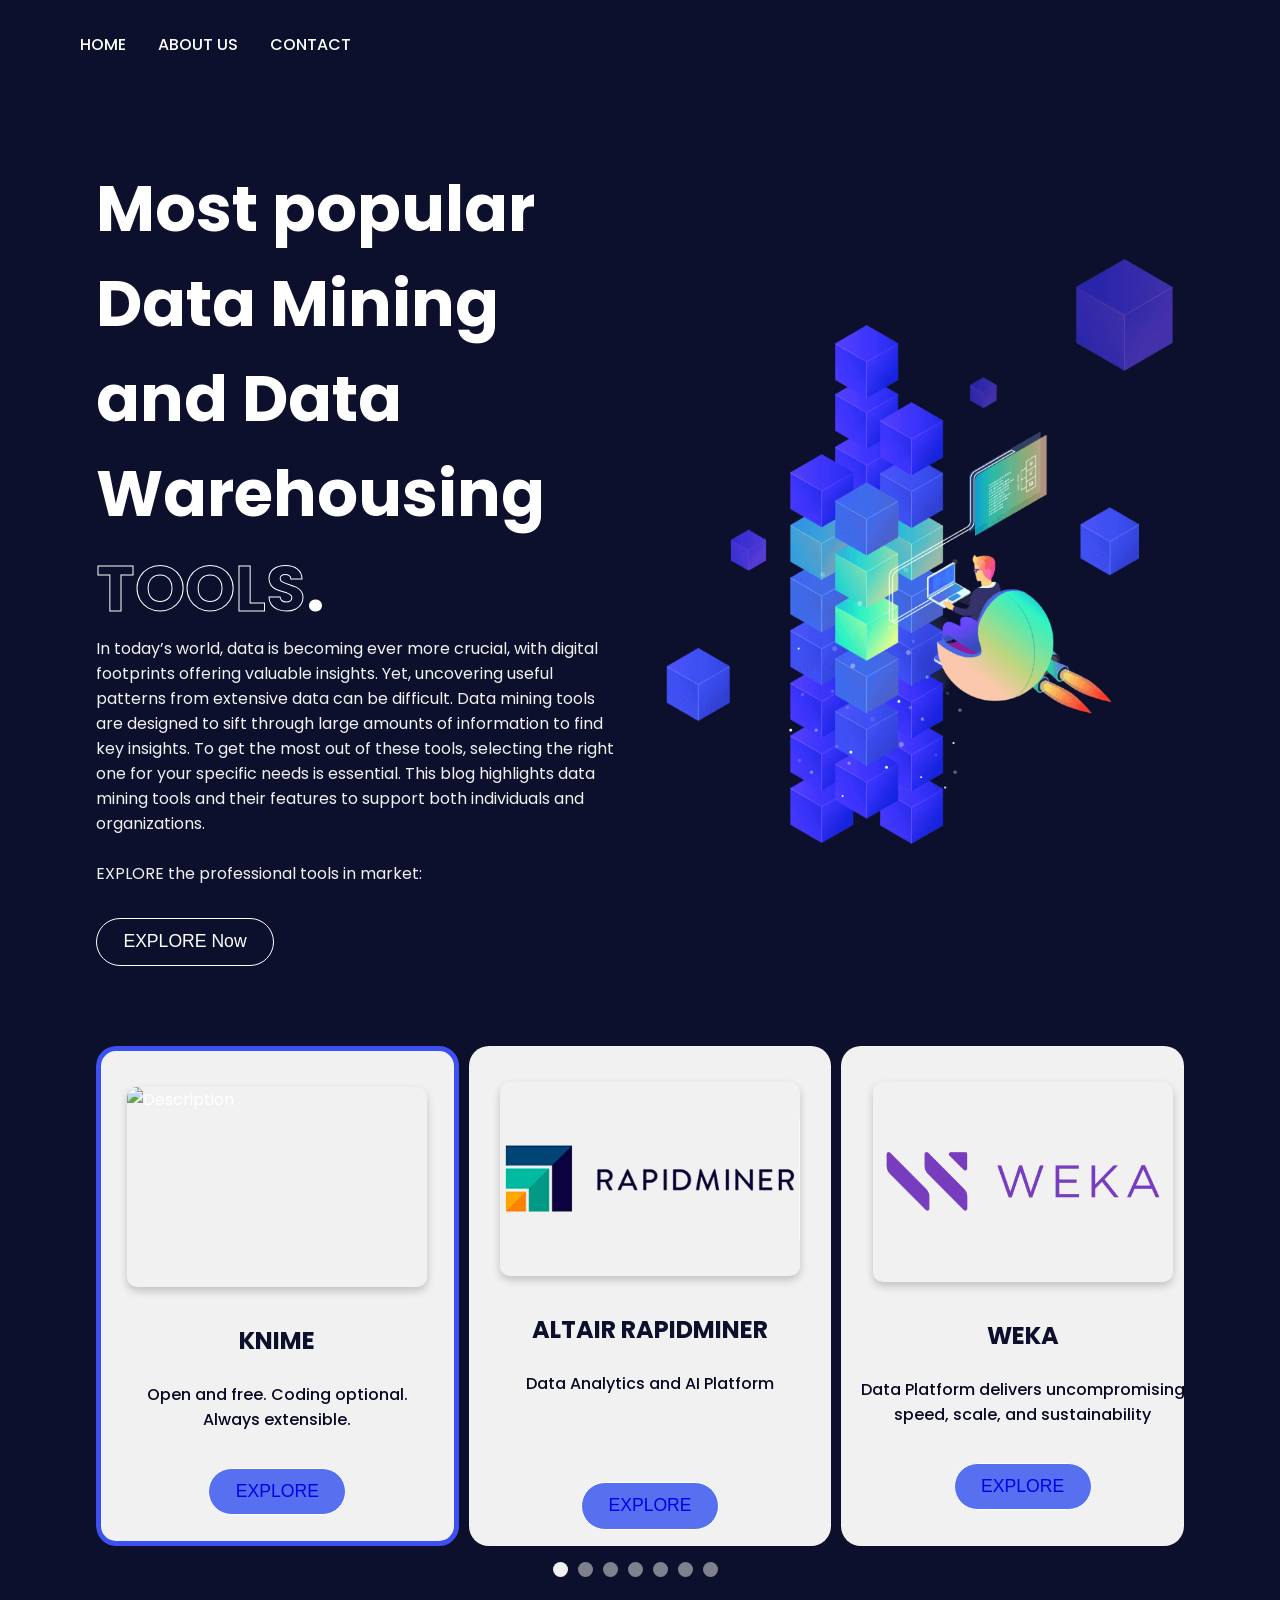
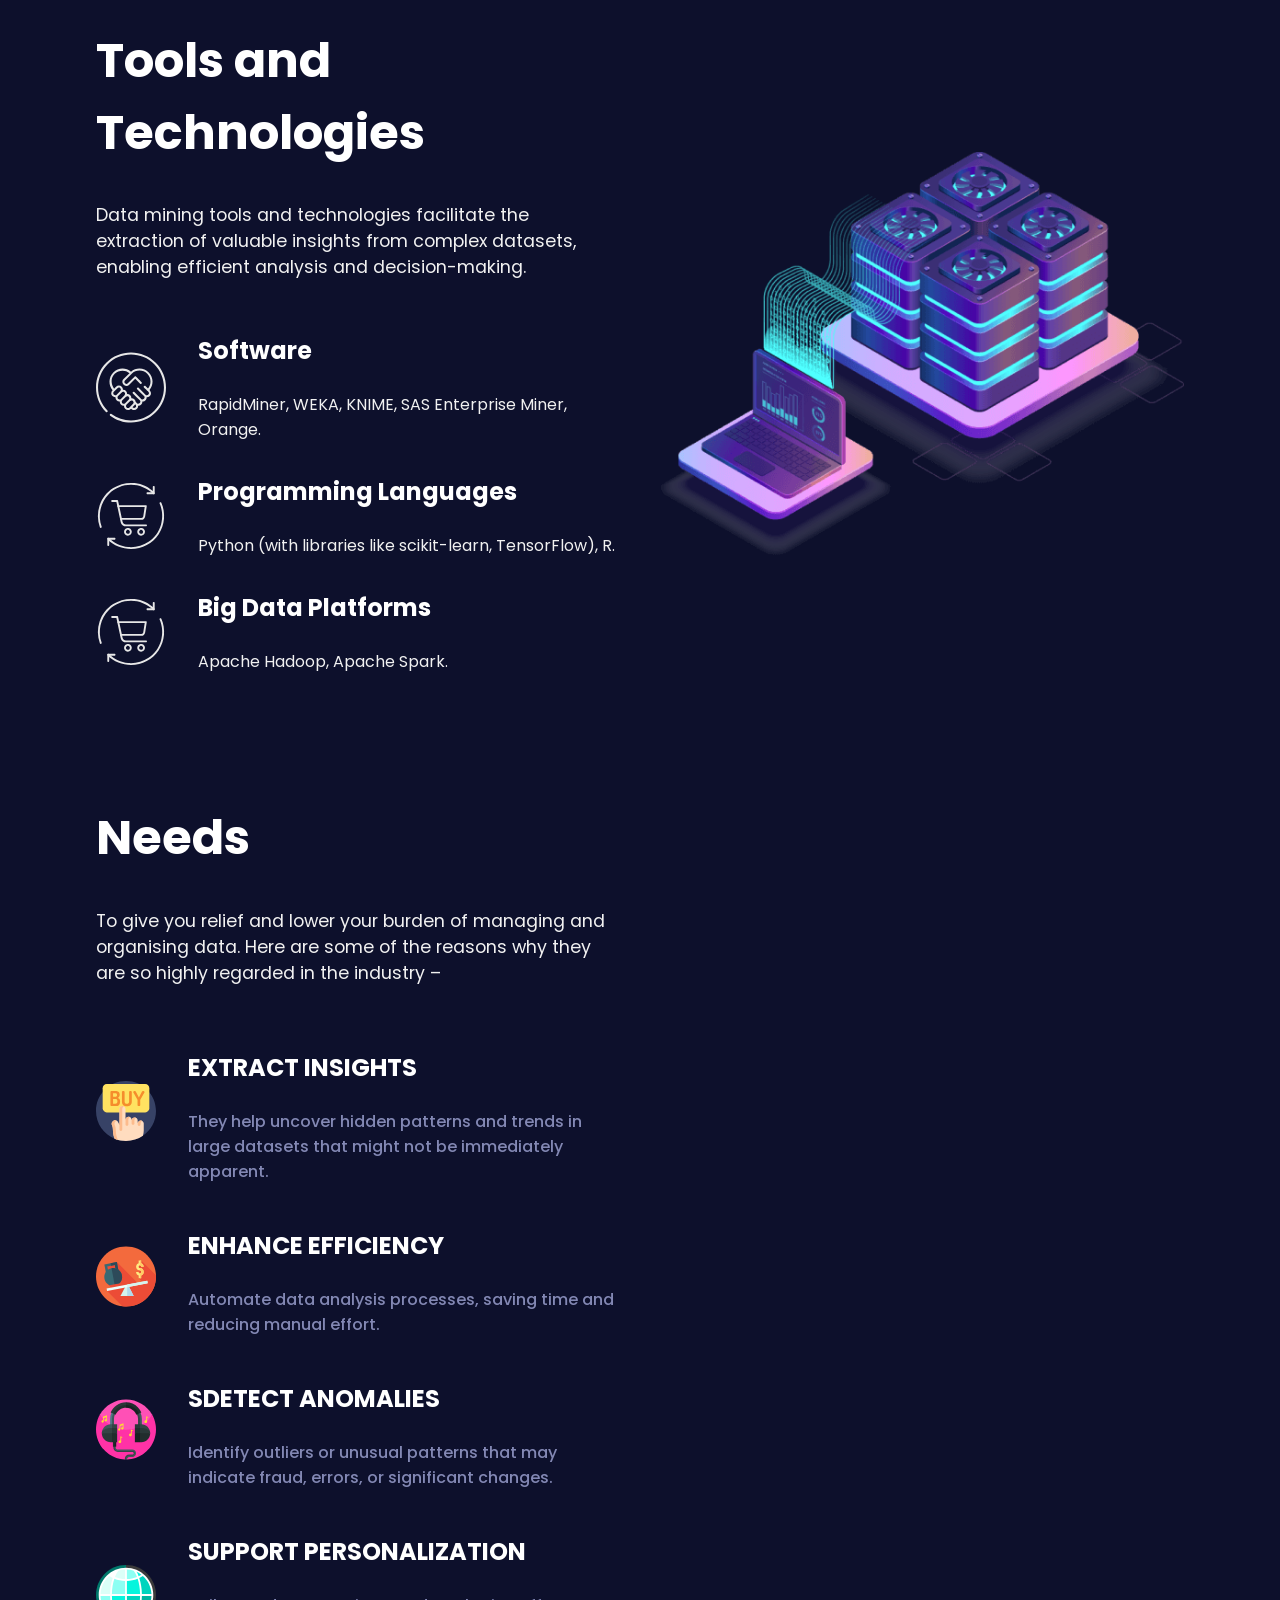
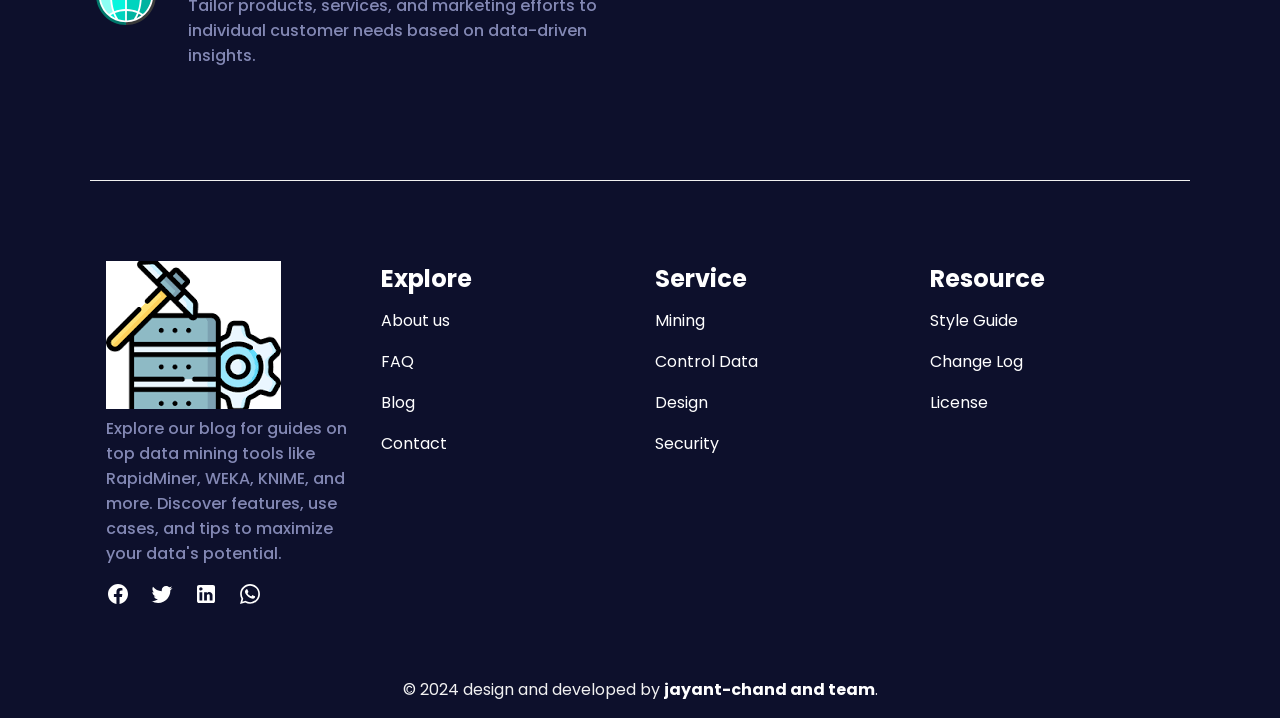
==== index.html @ 2bac4225 "v1" ====
<!DOCTYPE html>
<html lang="en">

<head>
    <meta charset="UTF-8">
    <meta name="viewport" content="width=device-width, initial-scale=1.0">
    <title>Document</title>
    <link rel="stylesheet" href="./commonStyle.css">
    <link rel="stylesheet" href="style.css">
    <script src="https://kit.fontawesome.com/aa7454d09f.js" crossorigin="anonymous"></script>


</head>

<body>

    <!-- Header -->
    <header>


        <ul class="nav" id="nav">
            <ul class="navLogo">
                <a href="./index.html">
                    <img src="./img/logo-white.png" alt="">
                </a>
            </ul>
            <li class="nav-link"><a href="./index.html">Home</a></li>
            <li class="nav-link"><a href="./aboutus.html">About Us</a></li>
            <li class="nav-link"><a href="./contact.html">Contact</a></li>
            <li class="sociallinkContainer">
                <img class="sociallink" src="./img/fabook-icon-white.svg" alt="">
                <img class="sociallink" src="./img/twitter-icon-white.svg" alt="">
                <img class="sociallink" src="./img/inkedin-icon-white.svg" alt="">
                <img class="sociallink" src="./img/whatsapp-icon-white.svg" alt="">
            </li>
        </ul>
        <div id="barContainer">
            <i id="bar" class="fa-solid fa-bars"></i>
        </div>
    </header>

    <!-- Hero page -->
    <section class="hero gridSection">
        <div class="sectionDesc">
            <h1 class="headline">
                Most popular Data Mining and Data Warehousing <span class="cryptoText">TOOLS</span>.
            </h1>
            <p class="sub-headline">
                In today’s world, data is becoming ever more crucial, with digital footprints offering valuable insights. Yet, uncovering useful patterns from extensive data can be difficult. Data mining tools are designed to sift through large amounts of information
                to find key insights. To get the most out of these tools, selecting the right one for your specific needs is essential. This blog highlights data mining tools and their features to support both individuals and organizations.<br><br>EXPLORE
                the professional tools in market: </p>
            <div class="btnContainer">
                <button class="btn btn1">EXPLORE Now</button>
            </div>
        </div>
        <div class="sectionPic bouncepic" id="sectionPic">
            <img src="./img/hero-image.png" alt="">
        </div>
    </section>

    <!-- Carousel -->
    <section>
        <div class="carouselContainer">
            <div class="eachCarousel eachCarouselBorder">

                <img src="img/knime.png" alt="Description" class="image-style">
                <article class="carouselDesc">
                    <h1 class="carouselTitle">KNIME</h1>
                    <p class="carouselPara">Open and free. Coding optional. Always extensible.</p>

                    <button class="btn carouselBtn"><a href="https://www.knime.com/data-mining-software">EXPLORE</a></button>
                </article>
            </div>

            <div class="eachCarousel">
                <img src="img/rapidminer.png" alt="Description" class="image-style">
                <article class="carouselDesc">
                    <h1 class="carouselTitle">ALTAIR RAPIDMINER</h1>
                    <p class="carouselPara">Data Analytics and AI Platform</p>
                    <br><br>
                    <button class="btn carouselBtn"><a href="https://altair.com/altair-rapidminer">EXPLORE</a></button>
                </article>
            </div>

            <div class="eachCarousel">
                <img src="img/weka.png" alt="Description" class="image-style">
                <article class="carouselDesc">
                    <h1 class="carouselTitle">WEKA</h1>
                    <p class="carouselPara">Data Platform delivers uncompromising speed, scale, and sustainability</p>

                    <button class="btn carouselBtn" onclick=""><a href="https://www.weka.io/">EXPLORE</a></button>
                </article>
            </div>

            <div class="eachCarousel">
                <img src="img/orange.png" alt="Description" class="image-style">
                <article class="carouselDesc">
                    <h1 class="carouselTitle">ORANGE</h1>
                    <p class="carouselPara">Open source machine learning and data visualization.</p>

                    <button class="btn carouselBtn" onclick=""><a href="https://orangedatamining.com/">EXPLORE</a></button>
                </article>
            </div>
            <div class="eachCarousel">
                <img src="img\spark.png" alt="Description" class="image-style">
                <article class="carouselDesc">
                    <h1 class="carouselTitle">Apache Spark</h1>
                    <p class="carouselPara">Open source Data Mining Tool.</p>

                    <button class="btn carouselBtn" onclick=""><a href="https://spark.apache.org/">EXPLORE</a></button>
                </article>
            </div>
            <div class="eachCarousel">
                <img src="img/PostgreSQL-Logo.wine.png" alt="Description" class="image-style">
                <article class="carouselDesc">
                    <h1 class="carouselTitle">PostgreSQL</h1>


                    <p class="carouselPara">Open source Data Mining Tool.</p>

                    <button class="btn carouselBtn" onclick=""><a href="//www.postgresql.org/">EXPLORE</a></button>
                </article>
            </div>
            <div class="eachCarousel">
                <img src="img\redshift.png" alt="Description" class="image-style">
                <article class="carouselDesc">
                    <h1 class="carouselTitle">Amazon Redshift</h1>
                    <p class="carouselPara">Cloud Datawarehouse.</p>

                    <button class="btn carouselBtn" onclick=""><a href="https://aws.amazon.com/redshift/">EXPLORE</a></button>
                </article>
            </div>



        </div>
        <div class="carouselIndicator">
            <div class="indicator activeIndicator" onclick="slideCarousel(0)"></div>
            <div class="indicator" onclick="slideCarousel(1)"></div>
            <div class="indicator" onclick="slideCarousel(2)"></div>
            <div class="indicator" onclick="slideCarousel(3)"></div>
            <div class="indicator" onclick="slideCarousel(4)"></div>
            <div class="indicator" onclick="slideCarousel(5)"></div>
            <div class="indicator" onclick="slideCarousel(6)"></div>
        </div>
    </section>

    <!-- Processes -->
    <section class="gridSection">
        <div class="sectionDesc processessDesc">
            <h1 class="sectionHeader">Tools and Technologies</h1>
            <p class="sectionPara">Data mining tools and technologies facilitate the extraction of valuable insights from complex datasets, enabling efficient analysis and decision-making. </p>
            <div class="eachProcesses">
                <img src="./img/handshake-icon-white-line.svg" alt="handshake">
                <div class="eachprocessesPara">
                    <h1 class="processTitle">Software</h1>
                    <p>
                        RapidMiner, WEKA, KNIME, SAS Enterprise Miner, Orange.</p>
                </div>
            </div>
            <div class="eachProcesses">
                <img src="./img/cart-icon-white-line.svg" alt="handshake">
                <div class="eachprocessesPara">
                    <h1 class="processTitle">Programming Languages</h1>
                    <p>
                        Python (with libraries like scikit-learn, TensorFlow), R. </p>
                </div>
            </div>
            <div class="eachProcesses">
                <img src="./img/cart-icon-white-line.svg" alt="handshake">
                <div class="eachprocessesPara">
                    <h1 class="processTitle">Big Data Platforms</h1>
                    <p>
                        Apache Hadoop, Apache Spark. </div>
            </div>
        </div>
        <div class="sectionPic bouncepic processesPic" id="sectionPic">
            <img src="./img/chain-process-img.png" alt="">
        </div>
    </section>

    <!-- Markets -->
    <section class="gridSection">
        <div class="sectionDesc marketDesc">
            <h1 class="sectionHeader">Needs</h1>
            <p class="sectionPara"> To give you relief and lower your burden of managing and organising data. Here are some of the reasons why they are so highly regarded in the industry – </p>
            <div class="eachMarket">
                <img src="./img/buy-icon-color.svg" alt="handshake">
                <div>
                    <h1 class="marketTitle">Extract Insights</h1>
                    <p class="darkPara">
                        They help uncover hidden patterns and trends in large datasets that might not be immediately apparent. </p>
                </div>
            </div>
            <div class="eachMarket">
                <img src="./img/trading-icon-color.svg" alt="handshake">
                <div>
                    <h1 class="marketTitle">Enhance Efficiency</h1>
                    <p class="darkPara">
                        Automate data analysis processes, saving time and reducing manual effort.</p>
                </div>
            </div>
            <div class="eachMarket">
                <img src="./img/support-icon-color.svg" alt="handshake">
                <div>
                    <h1 class="marketTitle">SDetect Anomalies</h1>
                    <p class="darkPara">
                        Identify outliers or unusual patterns that may indicate fraud, errors, or significant changes. </p>
                </div>
            </div>
            <div class="eachMarket">
                <img src="./img/online-icon-color.svg" alt="handshake">
                <div>
                    <h1 class="marketTitle">Support Personalization</h1>
                    <p class="darkPara">
                        Tailor products, services, and marketing efforts to individual customer needs based on data-driven insights.
                    </p>
                </div>
            </div>
        </div>

    </section>



    <div class="footerlinksContainer">
        <div class="footerAboutus">
            <img src="./img/data.png" alt="">
            <p class="darkPara">Explore our blog for guides on top data mining tools like RapidMiner, WEKA, KNIME, and more. Discover features, use cases, and tips to maximize your data's potential.
            </p>
            <div class="footersociallinkContainer">
                <img class="sociallink" src="./img/fabook-icon-white.svg" alt="">
                <img class="sociallink" src="./img/twitter-icon-white.svg" alt="">
                <img class="sociallink" src="./img/inkedin-icon-white.svg" alt="">
                <img class="sociallink" src="./img/whatsapp-icon-white.svg" alt="">
            </div>
        </div>

        <div class="footerlink">
            <h1 class="linkTitle">Explore</h1>
            <a href="#" class="eachLink">About us</a>
            <a href="#" class="eachLink">FAQ</a>
            <a href="#" class="eachLink">Blog</a>
            <a href="#" class="eachLink">Contact</a>
        </div>

        <div class="footerlink">
            <h1 class="linkTitle">Service</h1>
            <a href="#" class="eachLink">Mining</a>
            <a href="#" class="eachLink">Control Data</a>
            <a href="#" class="eachLink">Design</a>
            <a href="#" class="eachLink">Security</a>
        </div>

        <div class="footerlink">
            <h1 class="linkTitle">Resource</h1>
            <a href="#" class="eachLink">Style Guide</a>
            <a href="#" class="eachLink">Change Log</a>
            <a href="#" class="eachLink">License</a>
        </div>
    </div>

    <div class="footerCopyright">
        <p>&copy; 2024 design and developed by <a href="https://github.com/jayant-chand" class="developedBy">jayant-chand and team</a>.</p>
    </div>
    </footer>


    <script src="./script.js"></script>
</body>

</html>
---- commonStyle.css ----
@import url('https://fonts.googleapis.com/css2?family=Poppins:wght@400;500;600;700&display=swap');
:root {
    --black: #000;
    --white: #ffffff;
    --lightgrey: #f1f1f1;
    --darkblue: #0d102c;
    --primarycolor: #3d51f2;
    --secondarycolor: #5670ef;
    --lightDark: #080A25;
    --darkText: #8388B4;
}


/* common styles */

section {
    width: 95%;
    max-width: 1200px;
    margin: auto;
    margin-top: 2em;
}

.gridSection {
    display: grid;
    align-items: center;
    gap: 40px;
    margin-bottom: 5em;
}

.image-style {
    width: 100%;
    /* Make the image responsive */
    max-width: 300px;
    /* Set a maximum width */
    height: auto;
    /* Maintain aspect ratio */
    border-radius: 10px;
    /* Rounded corners */
    box-shadow: 0 4px 8px rgba(0, 0, 0, 0.2);
    /* Add a shadow */
    margin: 20px;
    /* Add some margin around the image */
    transition: transform 0.3s;
    /* Smooth transition for hover effect */
}

.image-style:hover {
    transform: scale(1.05);
    /* Slightly enlarge the image on hover */
}

#sectionPic {
    width: 100%;
    max-width: 550px;
    margin: auto;
}

.sectionPic img {
    width: 100%;
}

p {
    color: var(--lightgrey);
}

.darkPara {
    color: var(--darkText);
    font-weight: 500;
}

.btn {
    border: 1px solid #fff;
    border-radius: 50px;
    background-color: transparent;
    color: var(--white);
    font-size: 1.1rem;
    padding: .7em 1.5em;
    cursor: pointer;
}

.btn1 {
    margin-right: 1em;
}

.btn2 {
    border: none;
}

.primaryBtn {
    background-color: var(--primarycolor);
}

@keyframes bounce {
    0% {
        transform: translateY(-30px);
    }
    50% {
        transform: translateY(30px);
    }
    100% {
        transform: translateY(-30px)
    }
}

.bouncepic img {
    animation: bounce 15s infinite;
}

.sectionHeader {
    color: var(--white);
    font-size: 2rem;
    margin-bottom: .7em;
}

.sectionPara {
    font-size: 1.1rem;
    margin-bottom: 3em;
}

@media screen and (min-width:800px) {
    section {
        width: 85%;
    }
    .gridSection {
        grid-template-columns: 1fr 1fr;
    }
}

@media screen and (min-width:1000px) {
    .sectionHeader {
        font-size: 3em;
    }
}
---- style.css ----
@import url('https://fonts.googleapis.com/css2?family=Poppins:wght@400;500;600;700&display=swap');
* {
    margin: 0;
    padding: 0;
    box-sizing: border-box;
    text-decoration: none;
}

:root {
    --black: #000;
    --white: #ffffff;
    --lightgrey: #f1f1f1;
    --darkblue: #0d102c;
    --primarycolor: #3d51f2;
    --secondarycolor: #5670ef;
    --lightDark: #080A25;
    --darkText: #8388B4;
}

body {
    font-family: 'Poppins', sans-serif;
    background-color: var(--darkblue);
    color: var(--white);
}


/* Header */

header {
    width: 90%;
    max-width: 1200px;
    margin: auto;
    display: flex;
    justify-content: space-between;
    align-items: center;
    padding: 2em 1em;
}

#barContainer {
    color: var(--white);
    font-size: 1.5rem;
    cursor: pointer;
}

.nav {
    list-style-type: none;
    color: var(--white);
    position: fixed;
    top: 0;
    left: 0;
    bottom: 0;
    background-color: var(--lightDark);
    display: flex;
    flex-direction: column;
    align-items: center;
    width: 0;
    overflow: hidden;
    transition: all .3s ease-in-out;
    z-index: 2;
}

.showNav {
    padding: 1em;
    padding-top: 5em;
    width: 70%;
    max-width: 300px;
}

.navLogo {
    margin-bottom: 3rem;
}

.nav-link {
    font-size: 1rem;
    width: 100%;
    font-weight: 500;
    margin-bottom: 1.5rem;
    text-transform: uppercase;
    cursor: pointer;
    white-space: nowrap;
}

.nav-link a {
    color: var(--white);
}

.sociallinkContainer {
    display: flex;
    justify-content: center;
    align-items: center;
    margin-top: 2em;
}

.sociallink {
    margin-right: 1em;
    cursor: pointer;
}

@media screen and (min-width:800px) {
    .nav {
        position: relative;
        width: auto;
        background-color: transparent;
        flex-direction: row;
        justify-content: center;
        align-items: center;
        margin-right: 5%;
    }
    .nav-link {
        margin-right: 2em;
    }
    .navLogo,
    #barContainer,
    .sociallinkContainer {
        display: none;
    }
}


/* Hero page */

.headline {
    color: var(--white);
    font-size: 3rem;
    width: 100%;
}

.cryptoText {
    -webkit-text-fill-color: transparent;
    -webkit-text-stroke: 1px #fff;
}

.btnContainer {
    margin-top: 2em;
}

.fa-play {
    margin-left: .5em;
}

.sectionPic {
    order: 0;
}

.sectionDesc {
    order: 1;
    margin-top: 1em;
}

@media screen and (min-width:800px) {
    .sectionPic {
        order: 1;
    }
    .sectionDesc {
        order: 0;
    }
}

@media screen and (min-width:1000px) {
    .headline {
        font-size: 4em;
    }
}


/* carousel */

.carouselContainer {
    display: grid;
    gap: 10px;
    grid-auto-flow: column;
    grid-auto-columns: 100%;
    overflow: hidden;
    border-radius: 20px;
    scroll-behavior: smooth;
}

.eachCarousel {
    background-color: var(--lightgrey);
    display: flex;
    flex-direction: column;
    /* Stack items vertically */
    align-items: center;
    /* Center items horizontally */
    justify-content: flex-start;
    padding: 1em;
    border-radius: 20px;
    margin: auto;
    width: 100%;
    height: 500px;
}

.carouselDesc {
    margin-top: 1em;
    /* Space between image and text */
    margin-left: 0;
    /* Align text to the center */
    text-align: center;
}

.carouselTitle {
    color: var(--darkblue);
    font-size: 1.5rem;
    margin-bottom: 1em;
}

.carouselPara {
    color: var(--lightDark);
    font-weight: 500;
    margin-bottom: 1em;
}

.image-style {
    width: 300px;
    /* Set a fixed width */
    height: 200px;
    /* Set a fixed height */
    border-radius: 10px;
    /* Rounded corners */
    box-shadow: 0 4px 8px rgba(0, 0, 0, 0.2);
    /* Add a shadow */
    margin: 20px;
    /* Add some margin around the image */
    object-fit: contain;
    /* Ensure the image covers the area while maintaining aspect ratio */
    transition: transform 0.3s;
    /* Smooth transition for hover effect */
}

.image-style:hover {
    transform: scale(1.05);
    /* Slightly enlarge the image on hover */
}

.carouselPrice {
    color: var(--darkblue);
    display: flex;
    justify-content: space-between;
    align-items: center;
    width: 70%;
    margin-bottom: 1em;
}

.carouselDiscount {
    color: var(--primarycolor);
}

.rect {
    width: 10px;
    height: 10px;
    background-color: var(--lightDark);
}

.carouselBtn {
    background-color: var(--secondarycolor);
    margin-top: 20px;
    text-transform: uppercase;
}

.carouselIndicator {
    height: 15px;
    display: flex;
    justify-content: center;
    align-items: center;
    margin-top: 1em;
}

.indicator {
    width: 15px;
    height: 15px;
    border-radius: 50%;
    background-color: var(--lightgrey);
    cursor: pointer;
    margin-right: 10px;
    opacity: .5;
}

.activeIndicator {
    opacity: 1;
}

@media screen and (min-width:700px) {
    .carouselContainer {
        grid-auto-columns: calc(100%/2);
    }
    .eachCarouselBorder {
        border: 5px solid var(--primarycolor);
    }
}

@media screen and (min-width:1100px) {
    .carouselContainer {
        grid-auto-columns: calc(100%/3);
    }
}


/* Processes */

.processessDesc {
    order: 0;
}

.processesPic {
    order: 1;
}

.eachProcesses {
    display: flex;
    margin-bottom: 2em;
}

.eachProcesses img {
    margin-right: 2em;
}

.processTitle {
    color: var(--white);
    margin-bottom: 1em;
}


/* Markets */

.marketDesc {
    order: 0;
}

.eachMarket {
    display: flex;
    margin-bottom: 2em;
}

.eachMarket img {
    margin-right: 2em;
}

.marketTitle {
    color: var(--white);
    margin-bottom: 1em;
}

.marketspicSection {
    background-color: var(--lightgrey);
    border-radius: 20px;
    padding: 1em;
}

.marketspicHeader {
    color: var(--darkblue);
    text-align: center;
    padding: 1em;
    text-transform: uppercase;
}

.marketsPicContainer {
    width: 100%;
    max-width: 400px;
    display: grid;
    grid-template-columns: 1fr 1fr;
    gap: 10px;
    padding: 1em;
    margin: auto;
}

.marketPic {
    display: flex;
    flex-direction: column;
    justify-content: center;
    align-items: center;
    height: 150px;
    border-radius: 20px;
}

.marketPic1 {
    background-color: #FC9531;
}

.marketPic2 {
    background-color: #4990FF;
}

.marketPic3 {
    background-color: #3EC2F1;
}

.marketPic4 {
    background-color: #50D79F;
}

.marketPic img {
    width: 50px;
}

.marketTitle {
    color: var(--white);
    font-weight: bold;
    margin-top: .5em;
    text-transform: uppercase;
}


/* Dashboard */

.dashboardDesc {
    order: 0;
}

.dashboardPic {
    order: 1;
    margin-top: 2em;
}

@media screen and (min-width:800px) {
    .dashboardDesc {
        order: 1;
    }
    .dashboardPic {
        order: 0;
    }
}


/* Funds */

.fundSection {
    width: 90%;
    max-width: 1100px;
    margin: auto;
    margin-top: 5em;
    margin-bottom: 5em;
}

.fundsContainer {
    display: grid;
    grid-template-columns: 1fr 1fr;
    gap: 20px;
}

.fund {
    margin-top: 3em;
}

.fundType {
    color: var(--white);
    margin-bottom: 1em;
    font-size: 1.5rem;
}

@media screen and (min-width:800px) {
    .fundSection {
        width: 85%;
    }
}

@media screen and (min-width:1000px) {
    .fundsContainer {
        grid-template-columns: 1fr 1fr 1fr 1fr;
    }
    .fund {
        margin-top: 1em;
    }
}


/* Newsletter */

.newsletter {
    border: 1px solid #fff;
    border-radius: 50px;
    display: flex;
    justify-content: space-between;
    padding: 0;
    overflow: hidden;
}

.newsletter input {
    font-size: 1.1rem;
    padding: .7em 1.5em;
    width: 100%;
    border: none;
    outline: none;
    background-color: transparent;
}

.newsletter input::placeholder {
    color: var(--lightgrey);
}

.newsletter button {
    background-color: var(--primarycolor);
    font-weight: 700;
}

.newsletterDesc {
    order: 0;
}

.newsletterPic {
    order: 1;
}

@media screen and (min-width:800px) {
    .newsletterDesc {
        order: 1;
    }
    .newsletterPic {
        order: 0;
    }
}


/* Join Now */

footer {
    background-color: var(--lightDark);
    margin-top: 5em;
}

.joinSection,
.footerlinksContainer {
    width: 90%;
    max-width: 1100px;
    margin: auto;
    padding: 1em;
}

.joinSection {
    display: flex;
    align-items: center;
    padding: 3em 0em;
}

.joinSection .joinDesc {
    width: 80%;
}

.joinSection button {
    height: auto;
}

.footerlinksContainer {
    width: 90%;
    max-width: 1100px;
    margin: auto;
    padding: 1em;
    display: grid;
    grid-template-columns: 1fr 1fr;
    gap: 30px;
    justify-content: space-between;
    padding-top: 5em;
    border-top: 1px solid var(--lightgrey);
}

.footersociallinkContainer {
    margin-top: 1em;
}

.footerAboutus .sociallinkContainer {
    justify-content: flex-start;
}

.footerlink {
    display: flex;
    flex-direction: column;
    color: var(--white);
}

.linkTitle {
    font-size: 1.5rem;
    margin-bottom: .5em;
}

.footerlink a {
    color: var(--white);
    margin-bottom: 1em;
    transition: all .5s ease-in-out;
}

.footerlink a:hover {
    transform: translateX(10px);
}

.footerCopyright {
    background-color: var(--darkblue);
    padding: 1em;
    display: flex;
    justify-content: center;
    align-items: center;
    margin-top: 2em;
}

.footerCopyright p {
    text-align: center;
}

.developedBy {
    font-weight: bold;
    color: var(--white);
}

@media screen and (min-width:700px) {
    .footerlinksContainer {
        grid-template-columns: 1fr 1fr 1fr 1fr;
    }
}


/* Contact page */

.contactSection {
    margin-top: 2em;
}

.contactformContainer {
    display: flex;
    flex-direction: column;
    order: 1;
}

.contactPic {
    order: 0;
    width: 150px;
    background-color: rgba(241, 241, 241, .05);
    border-top-left-radius: 20%;
}

.contactPic img {
    width: 100%;
}

.contactForm div {
    display: grid;
    grid-template-columns: 1fr 1fr;
    gap: 20px;
}

.contactInput {
    width: 100%;
    font-size: 1.1rem;
    padding: 1em;
    margin-bottom: 1em;
    border-radius: 20px;
    border: none;
    outline: none;
    border: 2px solid var(--white);
    background-color: transparent;
    resize: none;
    color: var(--white);
}

.contactInput::placeholder {
    color: var(--lightgrey);
    text-transform: capitalize;
}

.contactBtn {
    width: 200px;
}

.addressHeader {
    text-align: center;
    color: var(--white);
    margin-bottom: 2em;
}

.address {
    display: grid;
    grid-template-columns: 1fr 1fr;
    gap: 20px;
    justify-content: space-between;
    width: 90%;
    max-width: 1100px;
    margin: auto;
}

.eachAddress h1 {
    color: var(--white);
    margin-bottom: .5em;
    font-size: 1.5rem;
}

.eachAddress p {
    margin-bottom: 1em;
}

@media screen and (min-width:800px) {
    .contactformContainer {
        order: 0;
    }
    .contactPic {
        order: 1;
    }
    .address {
        grid-template-columns: 1fr 1fr 1fr;
    }
}


/* About Us */

.aboutusDesc {
    order: 0;
}

.statusContainer {
    display: grid;
    grid-template-columns: 1fr 1fr;
    gap: 30px;
    width: 90%;
    max-width: 1100px;
    margin: auto;
}

.status h1 {
    color: var(--white);
    font-size: 1.5rem;
    font-weight: lighter;
}

.status h1 b {
    font-weight: bold;
    font-size: 2rem;
}


/* offer */

.services {
    width: 90%;
    max-width: 1100px;
    margin: auto;
    margin-top: 4em;
}

.aboutusimgContainer {
    display: grid;
    grid-template-columns: 1fr 1fr;
    gap: 20px;
}

.aboutusimgContainer img {
    width: 100%;
    border-radius: 10px;
}

.offers {
    margin-top: 5em;
    display: grid;
    gap: 50px;
}

.eachOffer {
    display: flex;
    align-items: flex-start;
}

.eachOffer img {
    margin-right: 1em;
}

.offerDesc h1 {
    margin-bottom: .5em;
    font-size: 1.5rem;
}


/* video */

.videoSection {
    display: grid;
}

.videoSectionHeader {
    font-size: 2.5rem;
    text-align: center;
    margin-bottom: .5em;
    font-weight: bold;
}

.video {
    position: relative;
    margin-bottom: 1em;
    border-radius: 20px;
    overflow: hidden;
}

.thumbnail {
    width: 100%;
}

.playIcon {
    position: absolute;
    top: 50%;
    left: 50%;
    transform: translate(-50%, -50%);
    cursor: pointer;
}


/* Team */

.teamSection {
    margin-top: 5em;
}

.eachTeam {
    background-color: transparent;
    padding: 0;
    display: flex;
    gap: 10px;
    justify-content: space-between;
    align-items: center;
    cursor: pointer;
}

.teamPic {
    position: relative;
    width: 300px;
    height: 300px;
    margin: auto;
    margin-left: 70px;
}

.eachTeam img {
    width: 90%;
    height: 90%;
    border-radius: 20px;
    object-fit: cover;
    justify-content: center;
}

.teamSocialLink {
    position: absolute;
    left: 40%;
    bottom: -15%;
    transform: translate(-50%);
    width: 60%;
    display: flex;
    justify-content: center;
    align-items: center;
    transition: all .5s ease-in-out;
}

.teamSocialLink img {
    width: 20px;
    margin-left: 1em;
}

.teamName {
    white-space: collapse;
}

.eachTeam:hover .teamSocialLink {
    bottom: 10%;
}

@media screen and (min-width:800px) {
    .aboutusDesc {
        order: 1;
    }
    .statusContainer {
        gap: 50px;
        grid-template-columns: 1fr 1fr 1fr;
    }
    .offers {
        grid-template-columns: 1fr 1fr;
        gap: 20px;
    }
    .videoSection {
        grid-template-columns: 1fr 3fr;
    }
    .videoSectionHeader {
        z-index: 1;
        transform: translateX(50%);
    }
}

@media screen and (min-width:1000px) {
    .offers {
        grid-template-columns: 1fr 1fr 1fr;
    }
    .videoSectionHeader {
        font-size: 3.5rem;
    }
}
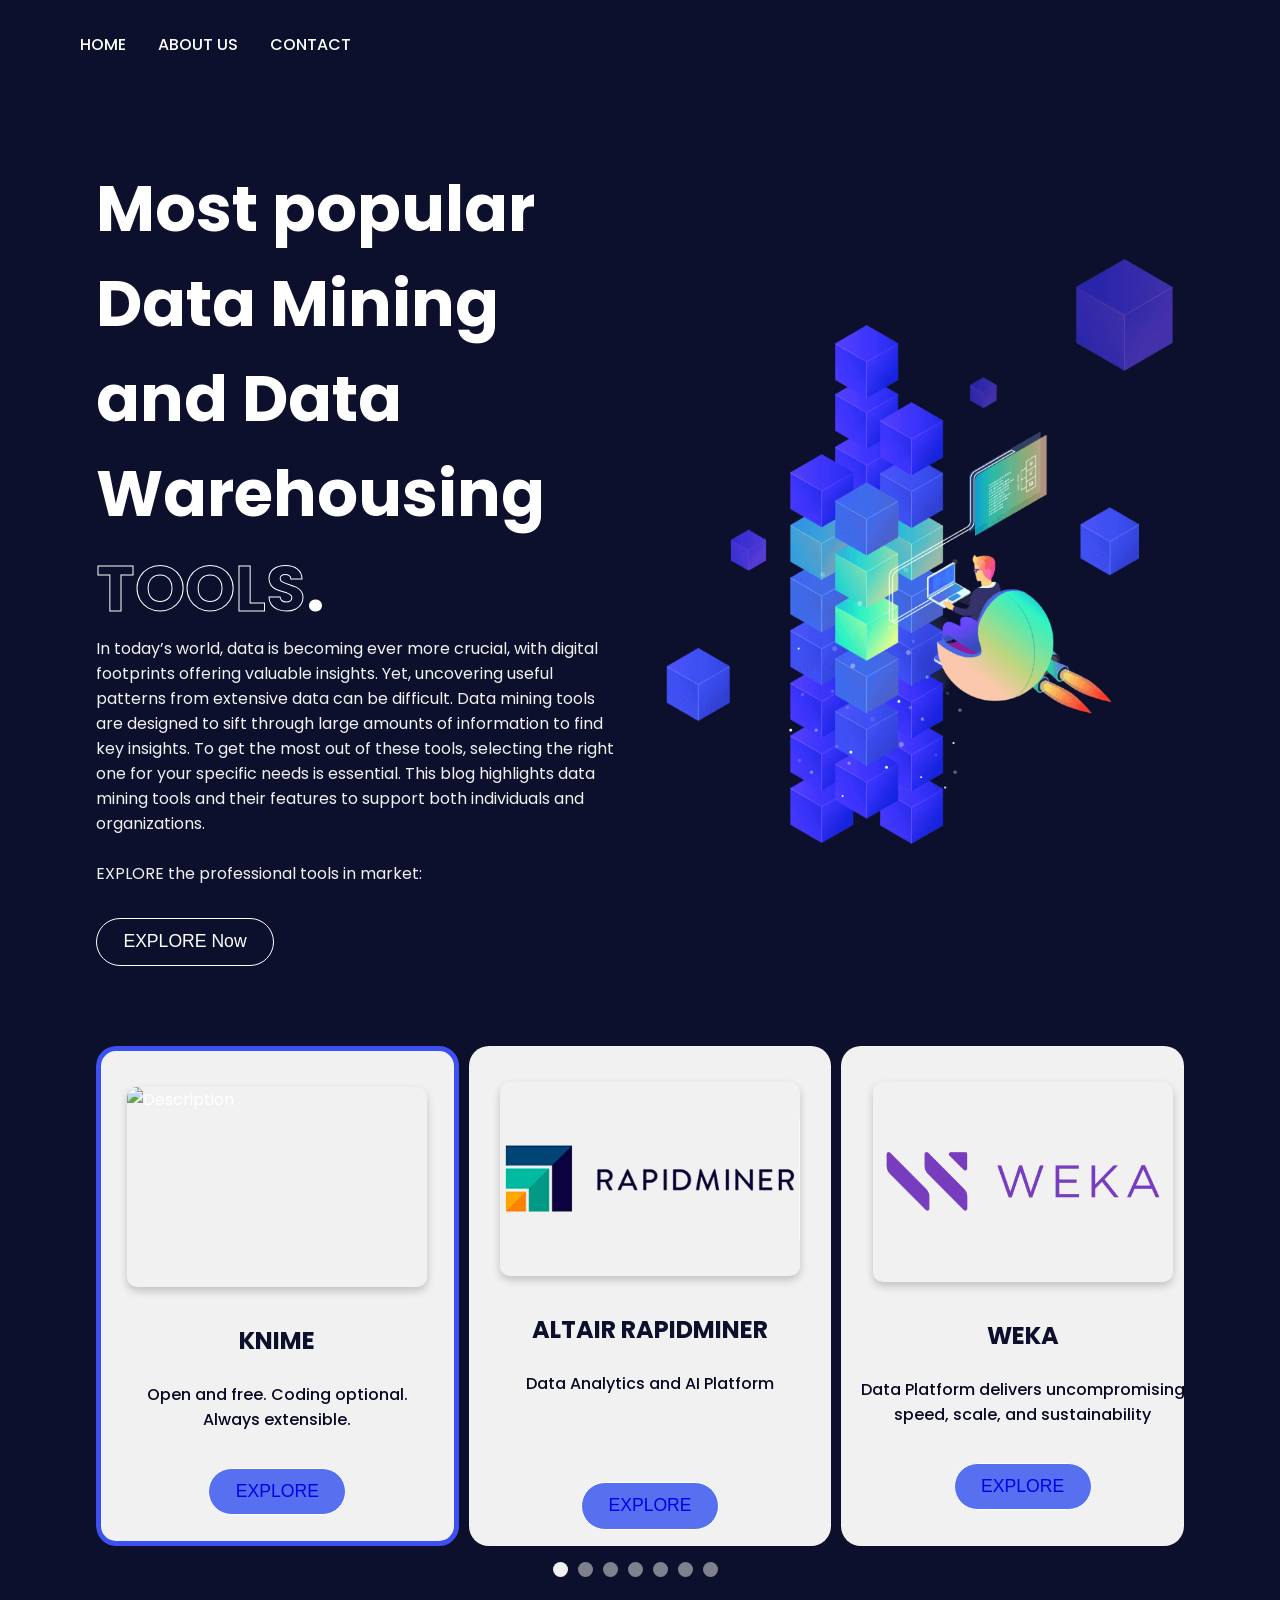
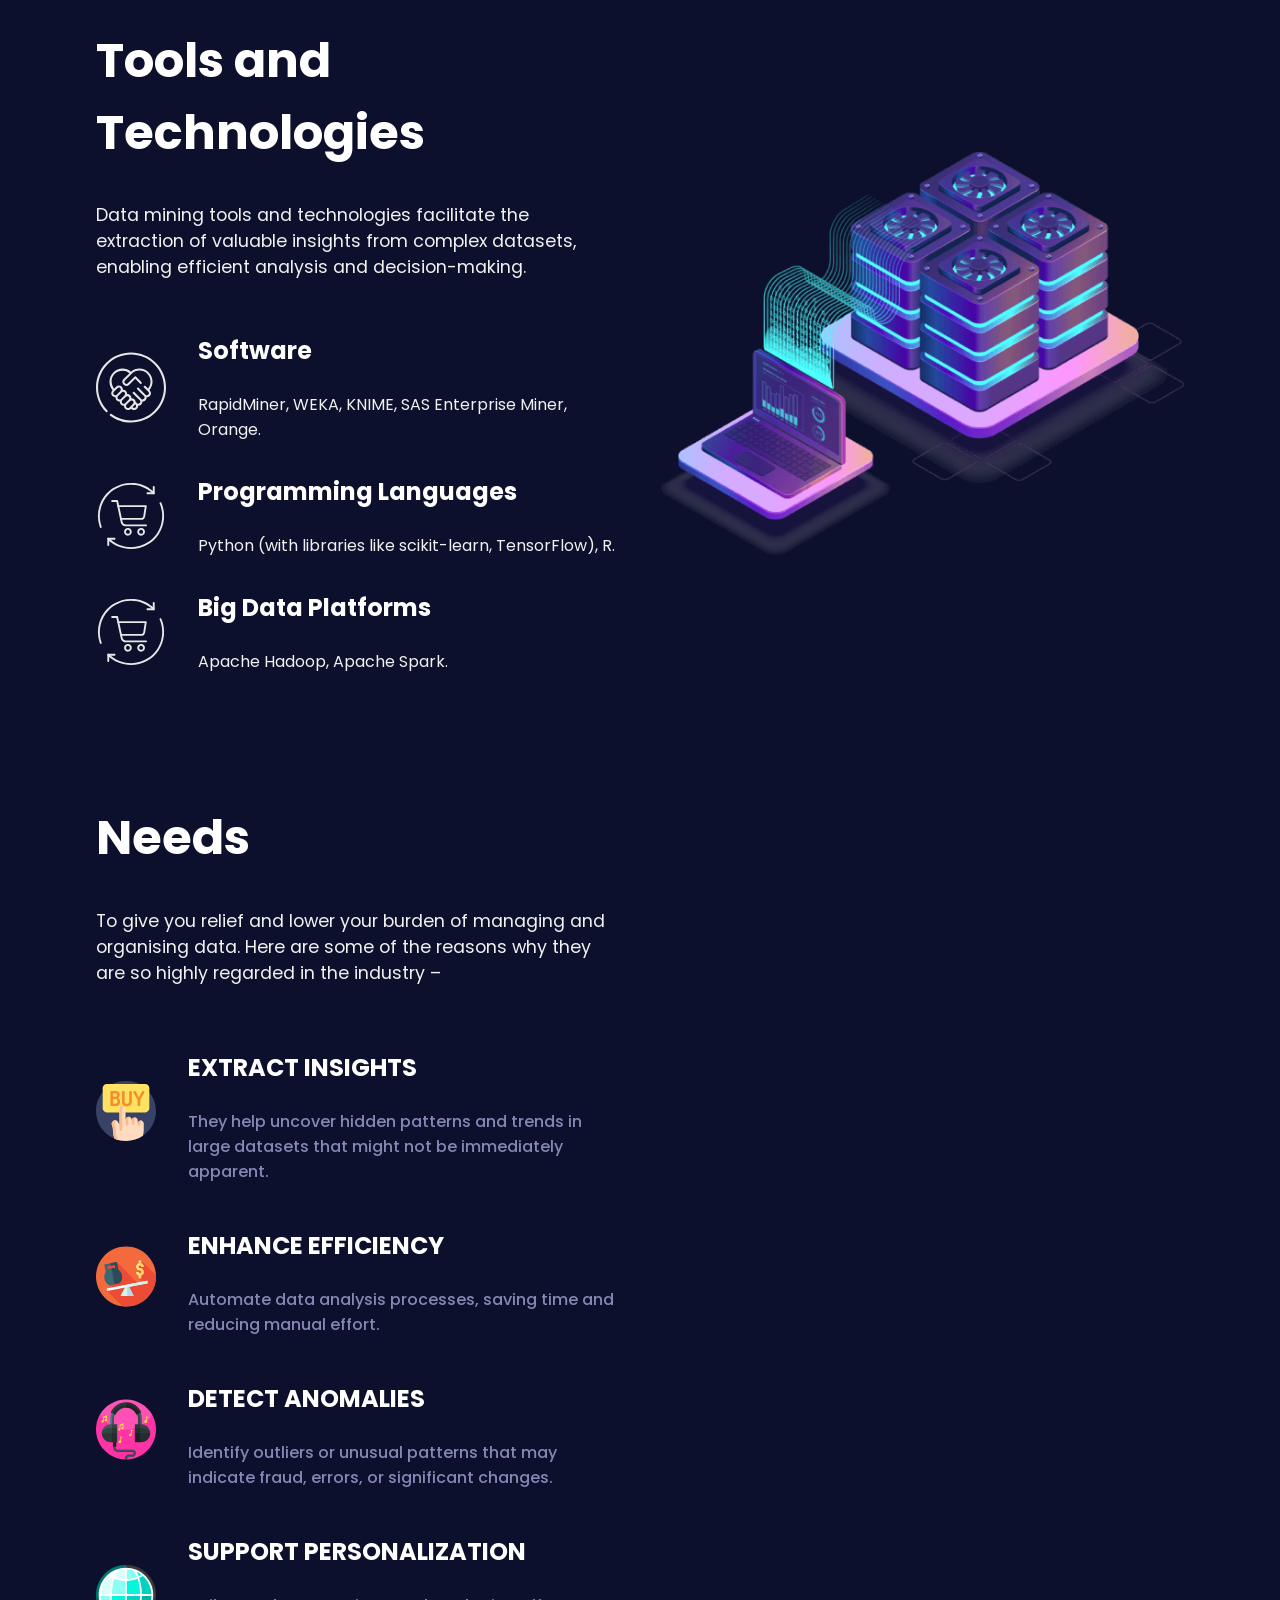
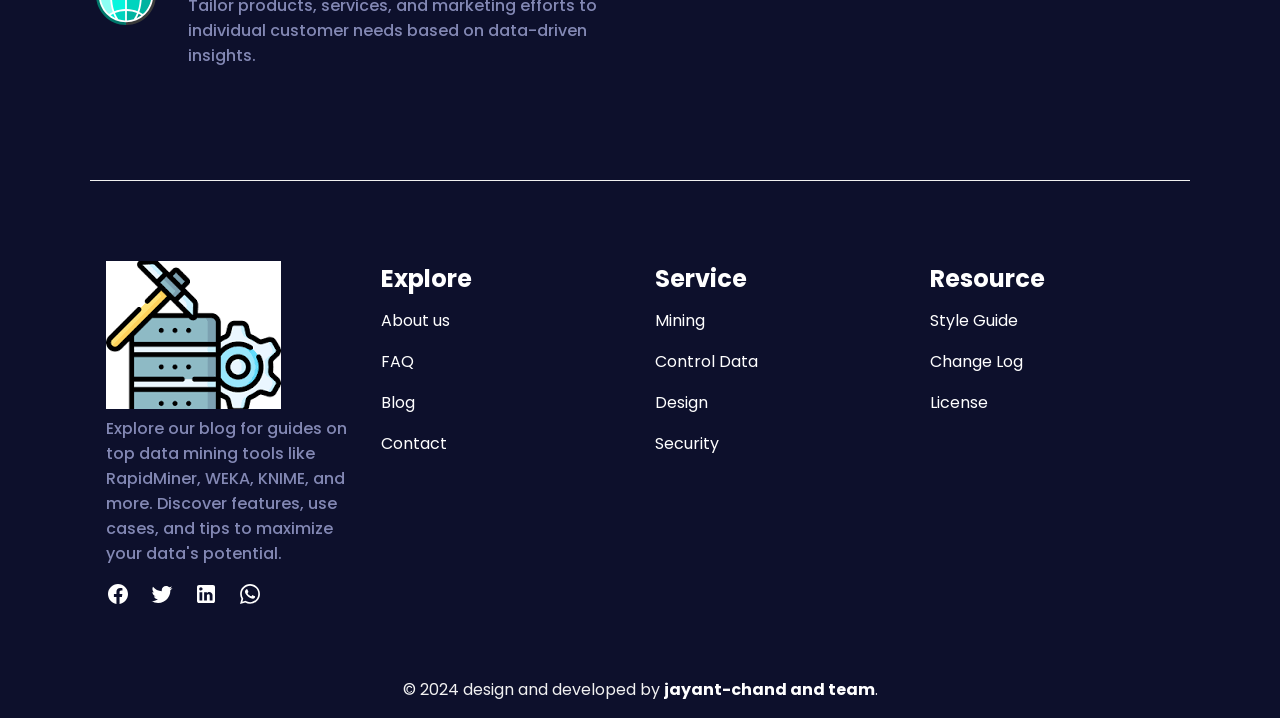
==== commit a580a8ed: "v1" ====
--- a/index.html
+++ b/index.html
@@ -203,7 +203,7 @@
             <div class="eachMarket">
                 <img src="./img/support-icon-color.svg" alt="handshake">
                 <div>
-                    <h1 class="marketTitle">SDetect Anomalies</h1>
+                    <h1 class="marketTitle">Detect Anomalies</h1>
                     <p class="darkPara">
                         Identify outliers or unusual patterns that may indicate fraud, errors, or significant changes. </p>
                 </div>
